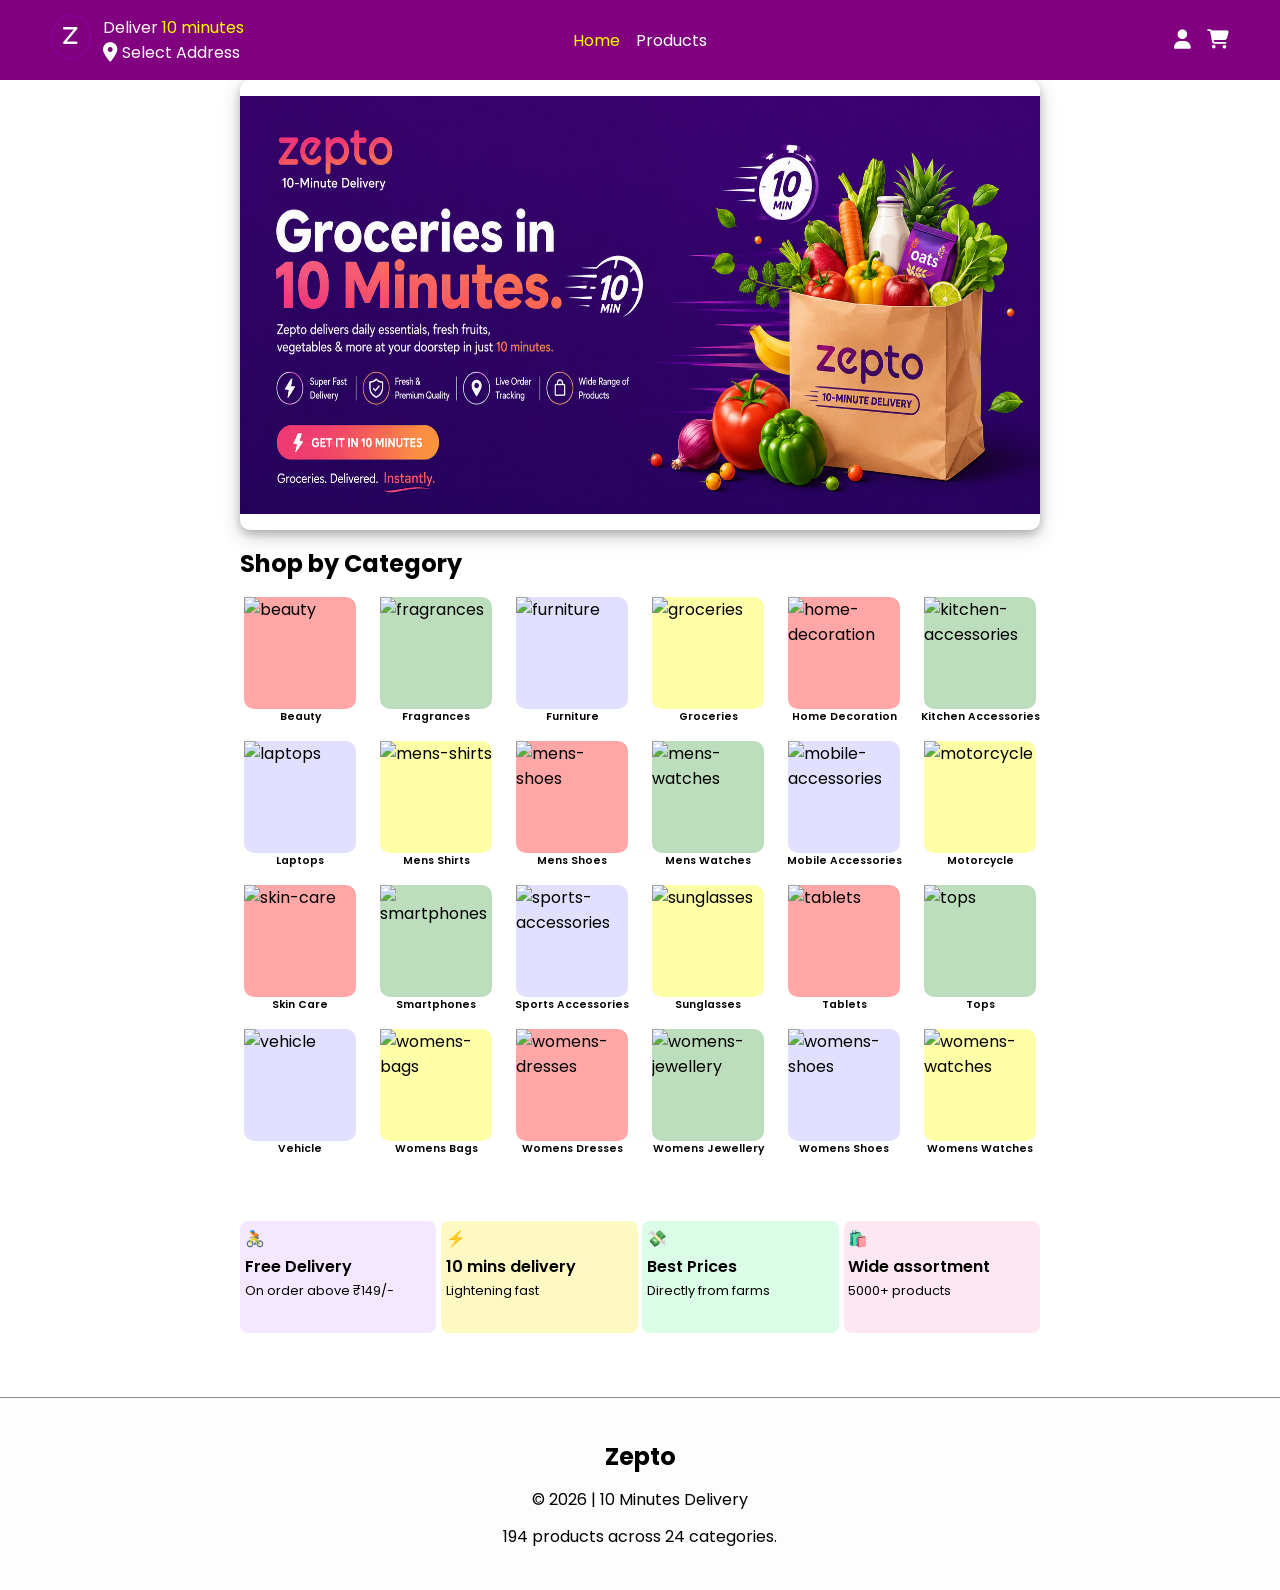
==== index.html @ 9ebf9cb5 "first commit" ====
<!DOCTYPE html>
<html lang="en">

<head>
    <meta charset="UTF-8">
    <meta name="viewport" content="width=device-width, initial-scale=1.0">
    <title>Document</title>
    <link rel="stylesheet" href="./style.css">
    <link rel="stylesheet" href="https://cdnjs.cloudflare.com/ajax/libs/font-awesome/6.7.2/css/all.min.css"
        integrity="sha512-Evv84Mr4kqVGRNSgIGL/F/aIDqQb7xQ2vcrdIwxfjThSH8CSR7PBEakCr51Ck+w+/U6swU2Im1vVX0SVk9ABhg=="
        crossorigin="anonymous" referrerpolicy="no-referrer" />
<link rel="shortcut icon" href="./asserts/zepto-favicon.webp" type="image/x-icon">
<body>
    <!-- index page header nav bar start-->
    <nav>
        <section class="nav_section">
            <!-- index page logo start -->
            <aside id="left-nav-head" class="nav_aside">                
                <div id="logo">
                    <h2><i class="fa-solid fa-z"></i></h2>
                    <span id="address">
                        <p>Deliver <span>10 minutes</span></p>
                        <p class="location" id="location">
                            <i class="fa-solid fa-location-dot"></i>
                            <span id="demo">Select Address</span>

                        </p>
                    </span>
                </div>               
            </aside>
             <!-- index page logo end -->
            <!-- index page mid pager links start -->
            <aside id="mid-nav-head" class="nav_aside">
                <a href="" class="active">Home</a>
                <a href>Products</a>
            </aside>
            <!-- index page mid pager links end -->
            <!-- index page right user & cart start -->
            <aside id="right-nav-head" class="nav_aside">
                <span id="nav_user"><i class="fa-regular fa-user"></i></span>
                <span id="nav_cart"><i class="fa-regular fa-cart-shopping"></i></span>
            </aside>
              <!-- index page right user & cart end -->
        </section>
    </nav>
    <!-- index page header nav bar end-->
    <!-- Index page header banner start-->
    <header>
          <section id="banner_cotainer">
   
        <img src="./asserts/hero-background-1.png" alt="" >
        <img src="./asserts/hero-background-2.png" alt="">
        <img src="./asserts/hero-background-1.png" alt="" >
   
          </section>
    </header>
     <!-- Index page header banner end-->
    <!-- index page product categories start-->
    <section class="products_container">
        <!-- Product title -->
        <aside class="product_title"><h2>Shop by Category</h2></aside>
         <!-- Product title end-->
        <!-- product categories list start-->
        <aside class="product_items" id="product_items_list">
            <!-- <div class="items_grid">
                <div class="category_image"></div>
                <div class="category_name"></div>                
            </div> -->
        </aside>
        <!-- product categories list end-->
    </section>
    <!-- index page product categories end-->
     <!-- highlights -->
      <section class="high_container">
        <aside class="high_block">
            <div class="high_info one">
                <p class="icon">🚴</p>
                <p class="title">Free Delivery</p>
                <p class="description">On order above ₹149/-</p>
            </div>
            <div class="high_info two">
                <p class="icon">⚡</p>
                <p class="title">10 mins delivery</p>
                <p class="description">Lightening fast</p>
            </div>
            <div class="high_info three">
                <p class="icon">💸</p>
                <p class="title">Best Prices</p>
                <p class="description">Directly from farms</p>
            </div>
            <div class="high_info four">
                <p class="icon">🛍️</p>
                <p class="title">Wide assortment</p>
                <p class="description">5000+ products</p>
            </div>
        </aside>
      </section>
      <footer class="footer_container">
<aside class="footer_items">
    <h2 class="f_tit">Zepto</h2>
    <p class="footertag">&copy; 2026 | 10 Minutes Delivery</p>
    <p class="f_tag">194 products across 24 categories.</p>

</aside>
      </footer>
    <script src="./script.js"></script>
</body>

</html>
---- style.css ----
@import url('https://fonts.googleapis.com/css2?family=Poppins:ital,wght@0,100;0,200;0,300;0,400;0,500;0,600;0,700;0,800;0,900;1,100;1,200;1,300;1,400;1,500;1,600;1,700;1,800;1,900&display=swap');

* {
  margin: 0;
  box-sizing: border-box;
  font-family: "Poppins", sans-serif;
}

/* nav,
#banner_cotainer,
header,
.products_container {
  border: 1px solid red;
}  */

nav {

  /* border: 1px solid red; */
  background-color: purple;
  width: 100%;

  position: sticky;
  z-index: 100;

}

.nav_aside {
  width: 33.3%;
  /* border: 1px solid red; */

}

.nav_section {
  justify-content: center;
  align-items: center;
  display: flex;
  gap: 0.5rem;
  height: 5rem;
  padding: 0 4%;
}

#mid-nav-head {
  justify-content: center;
  align-items: center;
  display: flex;
  gap: 1rem;
}

#mid-nav-head>a {
  color: white;
  text-decoration: none;
  font-weight: 400;
}

#right-nav-head>span>i,
i {
  font-weight: 600;
  font-size: 1.2rem;
  color: white;

}

#logo {
  /* border: 1px solid red; */
  display: flex;
  gap: 0.8rem;
}

#logo>#address>p>span:first-child {
  color: yellow;
}

h2>i {
  border: 1px solid rgba(174, 0, 255, 0.32);
  border-radius: 50%;
  padding: 0.7rem;
}

#logo {
  color: white;
}

.location {
  display: flex;
  gap: 0.3rem;
  cursor: pointer;
  justify-content: flex-start;
  align-items: center;
  display: flex;
}

.active {
  color: yellow !important;
}

#right-nav-head {
  justify-content: flex-end;
  align-items: center;
  display: flex;
  gap: 1rem;

}

/* banner styles */
header {

  display: flex;
  justify-content: center;
  align-items: center;

}

#banner_cotainer {
  display: flex;
  height: 450px;
  width: 800px;
  border-radius: 10px;
  gap: 7px;
  overflow: hidden;
  padding: 1rem 0;
  box-shadow: 0 4px 8px 0 rgba(0, 0, 0, 0.2), 0 6px 20px 0 rgba(0, 0, 0, 0.19);
}

#banner_cotainer>img {

  display: flex;
  min-height: 100%;
  min-width: 100%;
  animation: slider 8s 100ms ease alternate infinite;
}

@keyframes slider {
  0% {
    transform: translateX(0);
  }

  16.5% {
    transform: translateX(0);
  }

  33% {
    transform: translateX(-100%);
  }

  49.5% {
    transform: translateX(-100%);
  }

  66% {
    transform: translateX(-200%);
  }

  100% {
    transform: translateX(-200%);
  }
}

/*product css*/
.products_container {
  display: flex;
  justify-content: center;
  align-items: center;
  flex-direction: column;
}

.product_title {
  flex-basis: 15%;
  /* border: 1px solid red; */
  width: 800px;
}

.product_title>h2 {
  padding: 1rem 0;
}


/*product images list*/
.product_items {
  /* border: 1px solid red; */
  flex-basis: 85%;
  display: grid;
  grid-template-columns: repeat(6, 1fr);
  width: 800px;
  grid-gap: 1rem;
}

.items_grid {
  /* border: 1px solid red; */

  /* height: 7rem; */
  display: flex;
  justify-content: space-evenly;
  align-items: center;
  flex-direction: column;
}

.category_image {
  height: 7rem;
  width: 7rem;
  display: flex;
  justify-content: center;
  align-items: center;
  border-radius: 10px;
  background-color: white;
  gap: 0.5rem;
}

.category_image>img {
  width: 100%;
  height: 100%;
  object-fit: cover;
}

.category_name {
  font-size: 0.66rem;
  font-weight: 600;
  text-align: center;
  word-break: break-all;
}

.product_items>.items_grid:nth-child(4n + 1)>.category_image {
  background-color: rgba(255, 0, 0, 0.348);
}

.product_items>.items_grid:nth-child(4n + 2)>.category_image {
  background-color: rgba(0, 128, 0, 0.257);
}

.product_items>.items_grid:nth-child(4n + 3)>.category_image {
  background-color: rgba(0, 0, 255, 0.119);
}

.product_items>.items_grid:nth-child(4n + 4)>.category_image {
  background-color: rgba(255, 255, 0, 0.345);
}

/*highlights*/
.high_container {
  /* border: 1px solid red; */
  display: flex;
  justify-content: center;
  align-items: center;
  margin: 4rem 0;
}

.high_block {
  /* border: 1px solid red; */
  width: 800px;
  height: 7rem;
  display: grid;
  grid-template-columns: repeat(4, 1fr);
  grid-gap: 0.3rem;
  justify-content: space-between;
  align-items: center;

}

.high_info {
  border-radius: 0.5rem;
  /* border: 1px solid red; */
  display: flex;
  justify-content: left;
  align-items: flex-start;
  padding: 0.3rem;
  gap: 0.2rem;
  flex-direction: column;
  height: 7rem;
}

.high_info>.title {
  font-weight: 600;
}

.high_info>.description {
  font-weight: 400;
  font-size: 0.8rem;
}

.one {
  background-color: rgb(243, 232, 255);
}

.two {
  background-color: rgb(254, 249, 194);
}

.three {
  background-color: rgb(219, 252, 231);
}

.four {
  background-color: rgb(252, 231, 243);
}

/*footer*/
.footer_container {
  border-top: 1px solid rgba(0, 0, 0, 0.44);
  display: flex;
  justify-content: center;
  align-items: center;
  background-color: rgb(253, 253, 253);
}

.footer_items {
  width: 800px;
  /* border: 1px solid red; */
  display: flex;
  justify-content: center;
  align-items: center;
  flex-direction: column;
  height: 12rem;
  gap: 0.8rem;

}

.footer_container>h2 {
  color: rgb(96, 8, 198);
  font-size: 2rem;
  font-weight: 800;
}

.footer_items>p {
  font-size: 1rem;
}
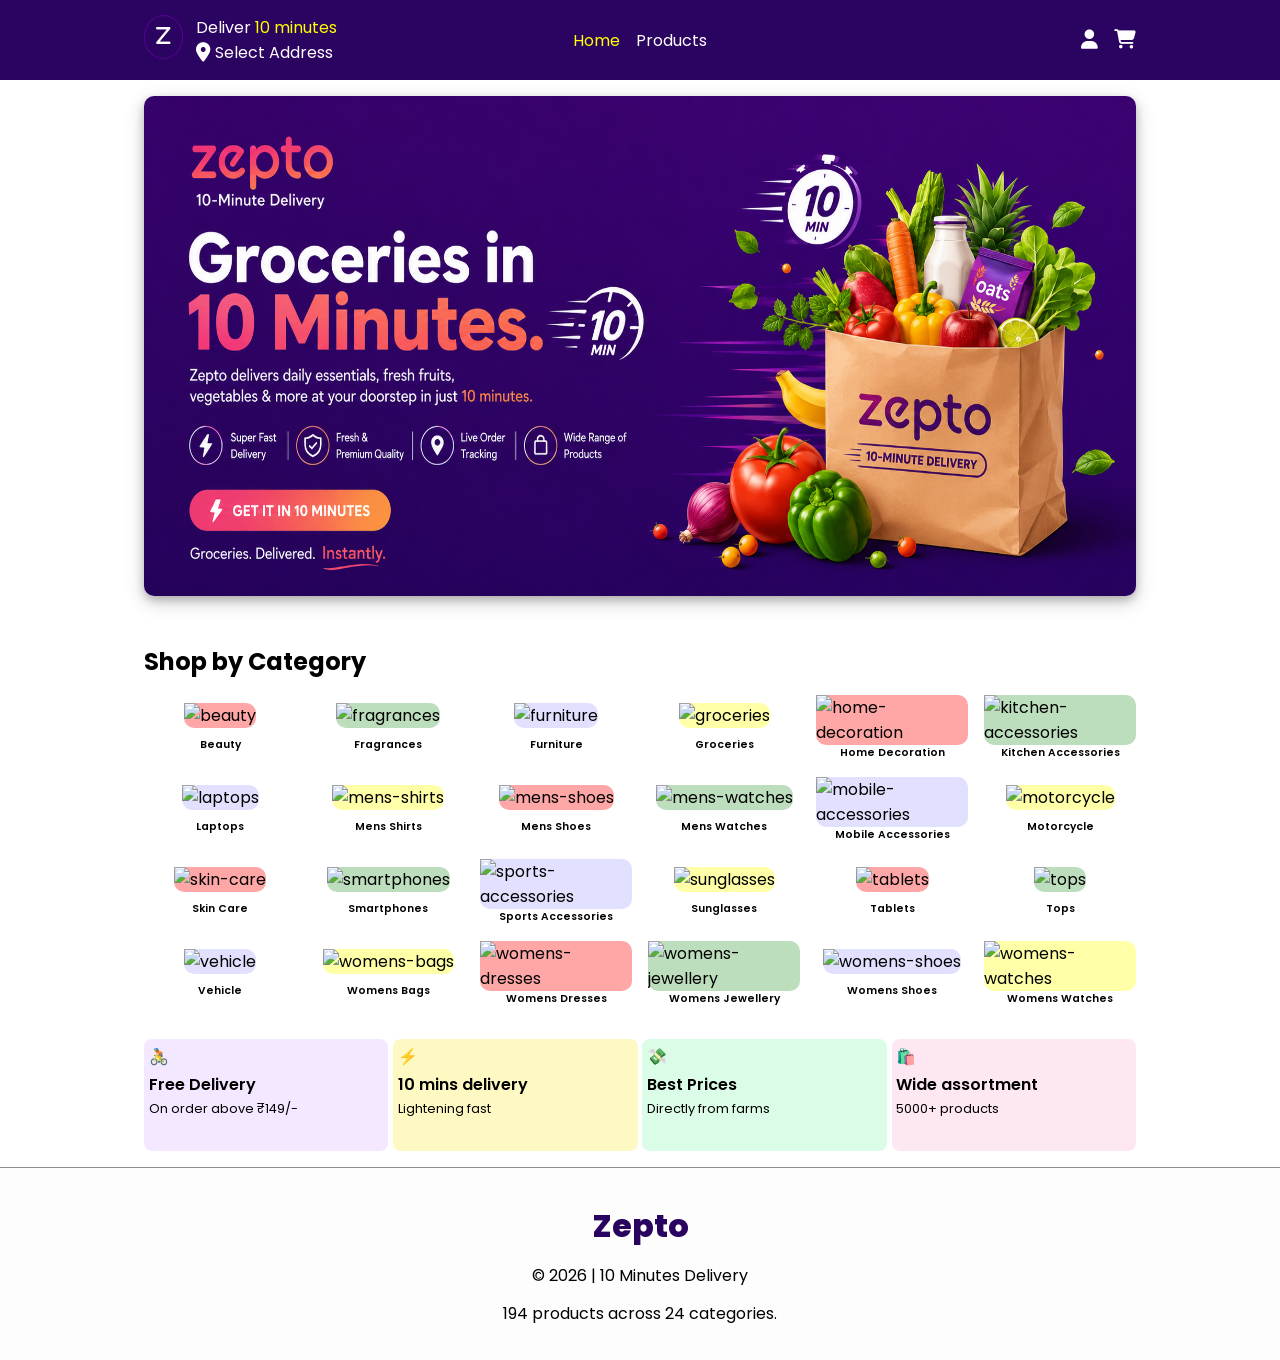
==== commit 86cf3e34: "product cart added productpage" ====
--- a/index.html
+++ b/index.html
@@ -4,20 +4,21 @@
 <head>
     <meta charset="UTF-8">
     <meta name="viewport" content="width=device-width, initial-scale=1.0">
-    <title>Document</title>
+    <title>Home</title>
     <link rel="stylesheet" href="./style.css">
     <link rel="stylesheet" href="https://cdnjs.cloudflare.com/ajax/libs/font-awesome/6.7.2/css/all.min.css"
         integrity="sha512-Evv84Mr4kqVGRNSgIGL/F/aIDqQb7xQ2vcrdIwxfjThSH8CSR7PBEakCr51Ck+w+/U6swU2Im1vVX0SVk9ABhg=="
         crossorigin="anonymous" referrerpolicy="no-referrer" />
-<link rel="shortcut icon" href="./asserts/zepto-favicon.webp" type="image/x-icon">
+    <link rel="shortcut icon" href="./asserts/zepto-favicon.webp" type="image/x-icon">
+
 <body>
     <!-- index page header nav bar start-->
     <nav>
         <section class="nav_section">
             <!-- index page logo start -->
-            <aside id="left-nav-head" class="nav_aside">                
+            <aside id="left-nav-head" class="nav_aside">
                 <div id="logo">
-                    <h2><i class="fa-solid fa-z"></i></h2>
+                    <a  href="./index.html" class="active"><h2><i class="fa-solid fa-z"></i></h2></a>
                     <span id="address">
                         <p>Deliver <span>10 minutes</span></p>
                         <p class="location" id="location">
@@ -26,13 +27,13 @@
 
                         </p>
                     </span>
-                </div>               
+                </div>
             </aside>
-             <!-- index page logo end -->
+            <!-- index page logo end -->
             <!-- index page mid pager links start -->
             <aside id="mid-nav-head" class="nav_aside">
-                <a href="" class="active">Home</a>
-                <a href>Products</a>
+                <a href="./index.html" class="active">Home</a>
+                <a href="./product.html">Products</a>
             </aside>
             <!-- index page mid pager links end -->
             <!-- index page right user & cart start -->
@@ -40,26 +41,28 @@
                 <span id="nav_user"><i class="fa-regular fa-user"></i></span>
                 <span id="nav_cart"><i class="fa-regular fa-cart-shopping"></i></span>
             </aside>
-              <!-- index page right user & cart end -->
+            <!-- index page right user & cart end -->
         </section>
     </nav>
     <!-- index page header nav bar end-->
     <!-- Index page header banner start-->
     <header>
-          <section id="banner_cotainer">
-   
-        <img src="./asserts/hero-background-1.png" alt="" >
-        <img src="./asserts/hero-background-2.png" alt="">
-        <img src="./asserts/hero-background-1.png" alt="" >
-   
-          </section>
+        <section id="banner_cotainer">
+
+            <img src="./asserts/hero-background-1.png" alt="">
+            <img src="./asserts/hero-background-2.png" alt="">
+            <img src="./asserts/hero-background-1.png" alt="">
+
+        </section>
     </header>
-     <!-- Index page header banner end-->
+    <!-- Index page header banner end-->
     <!-- index page product categories start-->
     <section class="products_container">
         <!-- Product title -->
-        <aside class="product_title"><h2>Shop by Category</h2></aside>
-         <!-- Product title end-->
+        <aside class="product_title">
+            <h2>Shop by Category</h2>
+        </aside>
+        <!-- Product title end-->
         <!-- product categories list start-->
         <aside class="product_items" id="product_items_list">
             <!-- <div class="items_grid">
@@ -70,8 +73,8 @@
         <!-- product categories list end-->
     </section>
     <!-- index page product categories end-->
-     <!-- highlights -->
-      <section class="high_container">
+    <!-- highlights start -->
+    <section class="high_container">
         <aside class="high_block">
             <div class="high_info one">
                 <p class="icon">🚴</p>
@@ -94,15 +97,17 @@
                 <p class="description">5000+ products</p>
             </div>
         </aside>
-      </section>
-      <footer class="footer_container">
-<aside class="footer_items">
-    <h2 class="f_tit">Zepto</h2>
-    <p class="footertag">&copy; 2026 | 10 Minutes Delivery</p>
-    <p class="f_tag">194 products across 24 categories.</p>
+    </section>
+    <!-- footer start -->
+    <footer class="footer_container">
+        <aside class="footer_items">
+            <h2 class="f_tit">Zepto</h2>
+            <p class="footertag">&copy; 2026 | 10 Minutes Delivery</p>
+            <p class="f_tag">194 products across 24 categories.</p>
 
-</aside>
-      </footer>
+        </aside>
+    </footer>
+    <!-- footer end -->
     <script src="./script.js"></script>
 </body>
 
--- a/style.css
+++ b/style.css
@@ -16,7 +16,7 @@
 nav {
 
   /* border: 1px solid red; */
-  background-color: purple;
+  background-color: rgb(43,3,96);
   width: 100%;
 
   position: sticky;
@@ -37,6 +37,9 @@
   gap: 0.5rem;
   height: 5rem;
   padding: 0 4%;
+  width: 80%;
+  margin: auto;
+  padding: 1rem;
 }
 
 #mid-nav-head {
@@ -104,20 +107,22 @@
 /* banner styles */
 header {
 
-  display: flex;
-  justify-content: center;
-  align-items: center;
-
+  /* display: flex;
+  justify-content: center;
+  align-items: center; */
+width: 80%;
+margin:auto;
+padding: 1rem;
 }
 
 #banner_cotainer {
   display: flex;
-  height: 450px;
-  width: 800px;
+  height: 500px;
+  /* width: 800px; */
   border-radius: 10px;
-  gap: 7px;
+  /* gap: 7px; */
   overflow: hidden;
-  padding: 1rem 0;
+  /* padding: 1rem 0; */
   box-shadow: 0 4px 8px 0 rgba(0, 0, 0, 0.2), 0 6px 20px 0 rgba(0, 0, 0, 0.19);
 }
 
@@ -157,16 +162,19 @@
 
 /*product css*/
 .products_container {
-  display: flex;
-  justify-content: center;
-  align-items: center;
-  flex-direction: column;
+  /* display: flex;
+  justify-content: center;
+  align-items: center;
+  flex-direction: column; */
+  width: 80%;
+padding: 1rem;
+  margin: 0 auto;
 }
 
 .product_title {
   flex-basis: 15%;
   /* border: 1px solid red; */
-  width: 800px;
+  /* width: 800px; */
 }
 
 .product_title>h2 {
@@ -180,7 +188,7 @@
   flex-basis: 85%;
   display: grid;
   grid-template-columns: repeat(6, 1fr);
-  width: 800px;
+  /* width: 800px; */
   grid-gap: 1rem;
 }
 
@@ -195,11 +203,11 @@
 }
 
 .category_image {
-  height: 7rem;
-  width: 7rem;
-  display: flex;
-  justify-content: center;
-  align-items: center;
+  /* height: 7rem;
+  width: 7rem; */
+  display: flex;
+  justify-content: center;
+  
   border-radius: 10px;
   background-color: white;
   gap: 0.5rem;
@@ -237,16 +245,19 @@
 /*highlights*/
 .high_container {
   /* border: 1px solid red; */
-  display: flex;
-  justify-content: center;
-  align-items: center;
-  margin: 4rem 0;
+  /* display: flex;
+  justify-content: center;
+  align-items: center;
+  margin: 4rem 0; */
+  width: 80%;
+  margin: auto;
+  padding: 1rem;
 }
 
 .high_block {
   /* border: 1px solid red; */
-  width: 800px;
-  height: 7rem;
+  /* width: 800px;
+  height: 7rem; */
   display: grid;
   grid-template-columns: repeat(4, 1fr);
   grid-gap: 0.3rem;
@@ -295,14 +306,14 @@
 /*footer*/
 .footer_container {
   border-top: 1px solid rgba(0, 0, 0, 0.44);
-  display: flex;
-  justify-content: center;
-  align-items: center;
+  /* display: flex;
+  justify-content: center;
+  align-items: center; */
   background-color: rgb(253, 253, 253);
 }
 
 .footer_items {
-  width: 800px;
+  width: 80%;
   /* border: 1px solid red; */
   display: flex;
   justify-content: center;
@@ -310,11 +321,12 @@
   flex-direction: column;
   height: 12rem;
   gap: 0.8rem;
-
-}
-
-.footer_container>h2 {
-  color: rgb(96, 8, 198);
+  margin: auto;
+padding: 1rem;
+}
+
+.footer_items>h2 {
+  color: rgb(41,3,96);
   font-size: 2rem;
   font-weight: 800;
 }
